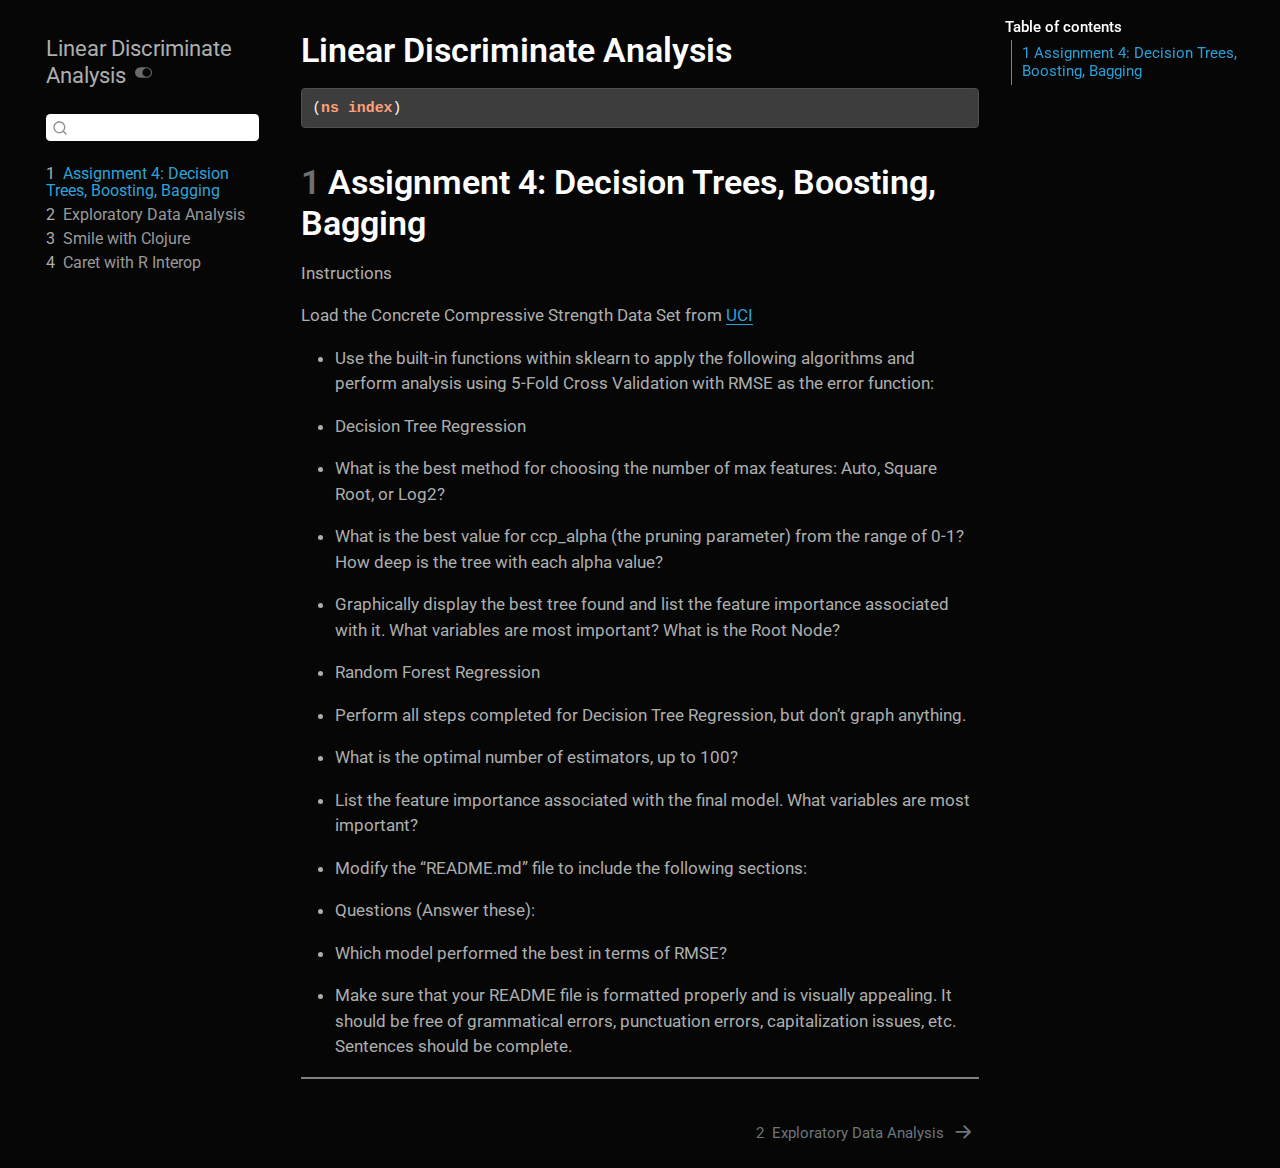
==== docs/index.html @ fe1ca6e4 "docs" ====
<!DOCTYPE html>
<html xmlns="http://www.w3.org/1999/xhtml" lang="en" xml:lang="en"><head>

<meta charset="utf-8">
<meta name="generator" content="quarto-1.4.550">

<meta name="viewport" content="width=device-width, initial-scale=1.0, user-scalable=yes">


<title>Linear Discriminate Analysis</title>
<style>
code{white-space: pre-wrap;}
span.smallcaps{font-variant: small-caps;}
div.columns{display: flex; gap: min(4vw, 1.5em);}
div.column{flex: auto; overflow-x: auto;}
div.hanging-indent{margin-left: 1.5em; text-indent: -1.5em;}
ul.task-list{list-style: none;}
ul.task-list li input[type="checkbox"] {
  width: 0.8em;
  margin: 0 0.8em 0.2em -1em; /* quarto-specific, see https://github.com/quarto-dev/quarto-cli/issues/4556 */ 
  vertical-align: middle;
}
/* CSS for syntax highlighting */
pre > code.sourceCode { white-space: pre; position: relative; }
pre > code.sourceCode > span { line-height: 1.25; }
pre > code.sourceCode > span:empty { height: 1.2em; }
.sourceCode { overflow: visible; }
code.sourceCode > span { color: inherit; text-decoration: inherit; }
div.sourceCode { margin: 1em 0; }
pre.sourceCode { margin: 0; }
@media screen {
div.sourceCode { overflow: auto; }
}
@media print {
pre > code.sourceCode { white-space: pre-wrap; }
pre > code.sourceCode > span { text-indent: -5em; padding-left: 5em; }
}
pre.numberSource code
  { counter-reset: source-line 0; }
pre.numberSource code > span
  { position: relative; left: -4em; counter-increment: source-line; }
pre.numberSource code > span > a:first-child::before
  { content: counter(source-line);
    position: relative; left: -1em; text-align: right; vertical-align: baseline;
    border: none; display: inline-block;
    -webkit-touch-callout: none; -webkit-user-select: none;
    -khtml-user-select: none; -moz-user-select: none;
    -ms-user-select: none; user-select: none;
    padding: 0 4px; width: 4em;
  }
pre.numberSource { margin-left: 3em;  padding-left: 4px; }
div.sourceCode
  {   }
@media screen {
pre > code.sourceCode > span > a:first-child::before { text-decoration: underline; }
}
</style>


<script src="site_libs/quarto-nav/quarto-nav.js"></script>
<script src="site_libs/quarto-nav/headroom.min.js"></script>
<script src="site_libs/clipboard/clipboard.min.js"></script>
<script src="site_libs/quarto-search/autocomplete.umd.js"></script>
<script src="site_libs/quarto-search/fuse.min.js"></script>
<script src="site_libs/quarto-search/quarto-search.js"></script>
<meta name="quarto:offset" content="./">
<link href="./assignment.eda.html" rel="next">
<script src="site_libs/quarto-html/quarto.js"></script>
<script src="site_libs/quarto-html/popper.min.js"></script>
<script src="site_libs/quarto-html/tippy.umd.min.js"></script>
<script src="site_libs/quarto-html/anchor.min.js"></script>
<link href="site_libs/quarto-html/tippy.css" rel="stylesheet">
<link href="site_libs/quarto-html/quarto-syntax-highlighting.css" rel="stylesheet" class="quarto-color-scheme" id="quarto-text-highlighting-styles">
<link href="site_libs/quarto-html/quarto-syntax-highlighting-dark.css" rel="stylesheet" class="quarto-color-scheme quarto-color-alternate" id="quarto-text-highlighting-styles">
<script src="site_libs/bootstrap/bootstrap.min.js"></script>
<link href="site_libs/bootstrap/bootstrap-icons.css" rel="stylesheet">
<link href="site_libs/bootstrap/bootstrap.min.css" rel="stylesheet" class="quarto-color-scheme" id="quarto-bootstrap" data-mode="light">
<link href="site_libs/bootstrap/bootstrap-dark.min.css" rel="stylesheet" class="quarto-color-scheme quarto-color-alternate" id="quarto-bootstrap" data-mode="dark">
<script id="quarto-search-options" type="application/json">{
  "location": "sidebar",
  "copy-button": false,
  "collapse-after": 3,
  "panel-placement": "start",
  "type": "textbox",
  "limit": 50,
  "keyboard-shortcut": [
    "f",
    "/",
    "s"
  ],
  "show-item-context": false,
  "language": {
    "search-no-results-text": "No results",
    "search-matching-documents-text": "matching documents",
    "search-copy-link-title": "Copy link to search",
    "search-hide-matches-text": "Hide additional matches",
    "search-more-match-text": "more match in this document",
    "search-more-matches-text": "more matches in this document",
    "search-clear-button-title": "Clear",
    "search-text-placeholder": "",
    "search-detached-cancel-button-title": "Cancel",
    "search-submit-button-title": "Submit",
    "search-label": "Search"
  }
}</script>
<link rel="icon" href="data:,">


</head>

<body class="nav-sidebar floating">

<div id="quarto-search-results"></div>
  <header id="quarto-header" class="headroom fixed-top">
  <nav class="quarto-secondary-nav">
    <div class="container-fluid d-flex">
      <button type="button" class="quarto-btn-toggle btn" data-bs-toggle="collapse" data-bs-target=".quarto-sidebar-collapse-item" aria-controls="quarto-sidebar" aria-expanded="false" aria-label="Toggle sidebar navigation" onclick="if (window.quartoToggleHeadroom) { window.quartoToggleHeadroom(); }">
        <i class="bi bi-layout-text-sidebar-reverse"></i>
      </button>
        <nav class="quarto-page-breadcrumbs" aria-label="breadcrumb"><ol class="breadcrumb"><li class="breadcrumb-item"><a href="./index.html"><span class="chapter-number">1</span>&nbsp; <span class="chapter-title">Assignment 4: Decision Trees, Boosting, Bagging</span></a></li></ol></nav>
        <a class="flex-grow-1" role="button" data-bs-toggle="collapse" data-bs-target=".quarto-sidebar-collapse-item" aria-controls="quarto-sidebar" aria-expanded="false" aria-label="Toggle sidebar navigation" onclick="if (window.quartoToggleHeadroom) { window.quartoToggleHeadroom(); }">      
        </a>
      <button type="button" class="btn quarto-search-button" aria-label="" onclick="window.quartoOpenSearch();">
        <i class="bi bi-search"></i>
      </button>
    </div>
  </nav>
</header>
<!-- content -->
<div id="quarto-content" class="quarto-container page-columns page-rows-contents page-layout-article">
<!-- sidebar -->
  <nav id="quarto-sidebar" class="sidebar collapse collapse-horizontal quarto-sidebar-collapse-item sidebar-navigation floating overflow-auto">
    <div class="pt-lg-2 mt-2 text-left sidebar-header">
    <div class="sidebar-title mb-0 py-0">
      <a href="./">Linear Discriminate Analysis</a> 
        <div class="sidebar-tools-main">
  <a href="" class="quarto-color-scheme-toggle quarto-navigation-tool  px-1" onclick="window.quartoToggleColorScheme(); return false;" title="Toggle dark mode"><i class="bi"></i></a>
</div>
    </div>
      </div>
        <div class="mt-2 flex-shrink-0 align-items-center">
        <div class="sidebar-search">
        <div id="quarto-search" class="" title="Search"></div>
        </div>
        </div>
    <div class="sidebar-menu-container"> 
    <ul class="list-unstyled mt-1">
        <li class="sidebar-item">
  <div class="sidebar-item-container"> 
  <a href="./index.html" class="sidebar-item-text sidebar-link active">
 <span class="menu-text"><span class="chapter-number">1</span>&nbsp; <span class="chapter-title">Assignment 4: Decision Trees, Boosting, Bagging</span></span></a>
  </div>
</li>
        <li class="sidebar-item">
  <div class="sidebar-item-container"> 
  <a href="./assignment.eda.html" class="sidebar-item-text sidebar-link">
 <span class="menu-text"><span class="chapter-number">2</span>&nbsp; <span class="chapter-title">Exploratory Data Analysis</span></span></a>
  </div>
</li>
        <li class="sidebar-item">
  <div class="sidebar-item-container"> 
  <a href="./assignment.clojure_smile.html" class="sidebar-item-text sidebar-link">
 <span class="menu-text"><span class="chapter-number">3</span>&nbsp; <span class="chapter-title">Smile with Clojure</span></span></a>
  </div>
</li>
        <li class="sidebar-item">
  <div class="sidebar-item-container"> 
  <a href="./assignment.r_caret.html" class="sidebar-item-text sidebar-link">
 <span class="menu-text"><span class="chapter-number">4</span>&nbsp; <span class="chapter-title">Caret with R Interop</span></span></a>
  </div>
</li>
    </ul>
    </div>
</nav>
<div id="quarto-sidebar-glass" class="quarto-sidebar-collapse-item" data-bs-toggle="collapse" data-bs-target=".quarto-sidebar-collapse-item"></div>
<!-- margin-sidebar -->
    <div id="quarto-margin-sidebar" class="sidebar margin-sidebar">
        <nav id="TOC" role="doc-toc" class="toc-active">
    <h2 id="toc-title">Table of contents</h2>
   
  <ul>
  <li><a href="#assignment-4-decision-trees-boosting-bagging" id="toc-assignment-4-decision-trees-boosting-bagging" class="nav-link active" data-scroll-target="#assignment-4-decision-trees-boosting-bagging"><span class="header-section-number">1</span> Assignment 4: Decision Trees, Boosting, Bagging</a></li>
  </ul>
</nav>
    </div>
<!-- main -->
<main class="content" id="quarto-document-content">

<header id="title-block-header" class="quarto-title-block default">
<div class="quarto-title">
<h1 class="title">Linear Discriminate Analysis</h1>
</div>



<div class="quarto-title-meta">

    
  
    
  </div>
  


</header>


<style></style>
<style>.printedClojure .sourceCode {
  background-color: transparent;
  border-style: none;
}
</style>
<script src="index_files/md-default0.js" type="text/javascript"></script>
<script src="index_files/md-default1.js" type="text/javascript"></script>
<div class="sourceClojure">
<div class="sourceCode" id="cb1"><pre class="sourceCode clojure code-with-copy"><code class="sourceCode clojure"><span id="cb1-1"><a href="#cb1-1" aria-hidden="true" tabindex="-1"></a>(<span class="kw">ns</span> <span class="kw">index</span>)</span></code><button title="Copy to Clipboard" class="code-copy-button"><i class="bi"></i></button></pre></div>
</div>
<section id="assignment-4-decision-trees-boosting-bagging" class="level1" data-number="1">
<h1 data-number="1"><span class="header-section-number">1</span> Assignment 4: Decision Trees, Boosting, Bagging</h1>
<p>Instructions</p>
<p>Load the Concrete Compressive Strength Data Set from <a href="https://archive.ics.uci.edu/ml/datasets/Concrete+Compressive+Strength">UCI</a></p>
<ul>
<li><p>Use the built-in functions within sklearn to apply the following algorithms and perform analysis using 5-Fold Cross Validation with RMSE as the error function:</p></li>
<li><p>Decision Tree Regression</p></li>
<li><p>What is the best method for choosing the number of max features: Auto, Square Root, or Log2?</p></li>
<li><p>What is the best value for ccp_alpha (the pruning parameter) from the range of 0-1? How deep is the tree with each alpha value?</p></li>
<li><p>Graphically display the best tree found and list the feature importance associated with it. What variables are most important? What is the Root Node?</p></li>
<li><p>Random Forest Regression</p></li>
<li><p>Perform all steps completed for Decision Tree Regression, but don’t graph anything.</p></li>
<li><p>What is the optimal number of estimators, up to 100?</p></li>
<li><p>List the feature importance associated with the final model. What variables are most important?</p></li>
<li><p>Modify the “README.md” file to include the following sections:</p></li>
<li><p>Questions (Answer these):</p></li>
<li><p>Which model performed the best in terms of RMSE?</p></li>
<li><p>Make sure that your README file is formatted properly and is visually appealing. It should be free of grammatical errors, punctuation errors, capitalization issues, etc. Sentences should be complete.</p></li>
</ul>
<div style="background-color:grey;height:2px;width:100%;">

</div>
<div>

</div>


</section>

</main> <!-- /main -->
<script id="quarto-html-after-body" type="application/javascript">
window.document.addEventListener("DOMContentLoaded", function (event) {
  const toggleBodyColorMode = (bsSheetEl) => {
    const mode = bsSheetEl.getAttribute("data-mode");
    const bodyEl = window.document.querySelector("body");
    if (mode === "dark") {
      bodyEl.classList.add("quarto-dark");
      bodyEl.classList.remove("quarto-light");
    } else {
      bodyEl.classList.add("quarto-light");
      bodyEl.classList.remove("quarto-dark");
    }
  }
  const toggleBodyColorPrimary = () => {
    const bsSheetEl = window.document.querySelector("link#quarto-bootstrap");
    if (bsSheetEl) {
      toggleBodyColorMode(bsSheetEl);
    }
  }
  toggleBodyColorPrimary();  
  const disableStylesheet = (stylesheets) => {
    for (let i=0; i < stylesheets.length; i++) {
      const stylesheet = stylesheets[i];
      stylesheet.rel = 'prefetch';
    }
  }
  const enableStylesheet = (stylesheets) => {
    for (let i=0; i < stylesheets.length; i++) {
      const stylesheet = stylesheets[i];
      stylesheet.rel = 'stylesheet';
    }
  }
  const manageTransitions = (selector, allowTransitions) => {
    const els = window.document.querySelectorAll(selector);
    for (let i=0; i < els.length; i++) {
      const el = els[i];
      if (allowTransitions) {
        el.classList.remove('notransition');
      } else {
        el.classList.add('notransition');
      }
    }
  }
  const toggleGiscusIfUsed = (isAlternate, darkModeDefault) => {
    const baseTheme = document.querySelector('#giscus-base-theme')?.value ?? 'light';
    const alternateTheme = document.querySelector('#giscus-alt-theme')?.value ?? 'dark';
    let newTheme = '';
    if(darkModeDefault) {
      newTheme = isAlternate ? baseTheme : alternateTheme;
    } else {
      newTheme = isAlternate ? alternateTheme : baseTheme;
    }
    const changeGiscusTheme = () => {
      // From: https://github.com/giscus/giscus/issues/336
      const sendMessage = (message) => {
        const iframe = document.querySelector('iframe.giscus-frame');
        if (!iframe) return;
        iframe.contentWindow.postMessage({ giscus: message }, 'https://giscus.app');
      }
      sendMessage({
        setConfig: {
          theme: newTheme
        }
      });
    }
    const isGiscussLoaded = window.document.querySelector('iframe.giscus-frame') !== null;
    if (isGiscussLoaded) {
      changeGiscusTheme();
    }
  }
  const toggleColorMode = (alternate) => {
    // Switch the stylesheets
    const alternateStylesheets = window.document.querySelectorAll('link.quarto-color-scheme.quarto-color-alternate');
    manageTransitions('#quarto-margin-sidebar .nav-link', false);
    if (alternate) {
      enableStylesheet(alternateStylesheets);
      for (const sheetNode of alternateStylesheets) {
        if (sheetNode.id === "quarto-bootstrap") {
          toggleBodyColorMode(sheetNode);
        }
      }
    } else {
      disableStylesheet(alternateStylesheets);
      toggleBodyColorPrimary();
    }
    manageTransitions('#quarto-margin-sidebar .nav-link', true);
    // Switch the toggles
    const toggles = window.document.querySelectorAll('.quarto-color-scheme-toggle');
    for (let i=0; i < toggles.length; i++) {
      const toggle = toggles[i];
      if (toggle) {
        if (alternate) {
          toggle.classList.add("alternate");     
        } else {
          toggle.classList.remove("alternate");
        }
      }
    }
    // Hack to workaround the fact that safari doesn't
    // properly recolor the scrollbar when toggling (#1455)
    if (navigator.userAgent.indexOf('Safari') > 0 && navigator.userAgent.indexOf('Chrome') == -1) {
      manageTransitions("body", false);
      window.scrollTo(0, 1);
      setTimeout(() => {
        window.scrollTo(0, 0);
        manageTransitions("body", true);
      }, 40);  
    }
  }
  const isFileUrl = () => { 
    return window.location.protocol === 'file:';
  }
  const hasAlternateSentinel = () => {  
    let styleSentinel = getColorSchemeSentinel();
    if (styleSentinel !== null) {
      return styleSentinel === "alternate";
    } else {
      return false;
    }
  }
  const setStyleSentinel = (alternate) => {
    const value = alternate ? "alternate" : "default";
    if (!isFileUrl()) {
      window.localStorage.setItem("quarto-color-scheme", value);
    } else {
      localAlternateSentinel = value;
    }
  }
  const getColorSchemeSentinel = () => {
    if (!isFileUrl()) {
      const storageValue = window.localStorage.getItem("quarto-color-scheme");
      return storageValue != null ? storageValue : localAlternateSentinel;
    } else {
      return localAlternateSentinel;
    }
  }
  const darkModeDefault = true;
  let localAlternateSentinel = darkModeDefault ? 'alternate' : 'default';
  // Dark / light mode switch
  window.quartoToggleColorScheme = () => {
    // Read the current dark / light value 
    let toAlternate = !hasAlternateSentinel();
    toggleColorMode(toAlternate);
    setStyleSentinel(toAlternate);
    toggleGiscusIfUsed(toAlternate, darkModeDefault);
  };
  // Ensure there is a toggle, if there isn't float one in the top right
  if (window.document.querySelector('.quarto-color-scheme-toggle') === null) {
    const a = window.document.createElement('a');
    a.classList.add('top-right');
    a.classList.add('quarto-color-scheme-toggle');
    a.href = "";
    a.onclick = function() { try { window.quartoToggleColorScheme(); } catch {} return false; };
    const i = window.document.createElement("i");
    i.classList.add('bi');
    a.appendChild(i);
    window.document.body.appendChild(a);
  }
  // Switch to dark mode if need be
  if (hasAlternateSentinel()) {
    toggleColorMode(true);
  } else {
    toggleColorMode(false);
  }
  const icon = "";
  const anchorJS = new window.AnchorJS();
  anchorJS.options = {
    placement: 'right',
    icon: icon
  };
  anchorJS.add('.anchored');
  const isCodeAnnotation = (el) => {
    for (const clz of el.classList) {
      if (clz.startsWith('code-annotation-')) {                     
        return true;
      }
    }
    return false;
  }
  const clipboard = new window.ClipboardJS('.code-copy-button', {
    text: function(trigger) {
      const codeEl = trigger.previousElementSibling.cloneNode(true);
      for (const childEl of codeEl.children) {
        if (isCodeAnnotation(childEl)) {
          childEl.remove();
        }
      }
      return codeEl.innerText;
    }
  });
  clipboard.on('success', function(e) {
    // button target
    const button = e.trigger;
    // don't keep focus
    button.blur();
    // flash "checked"
    button.classList.add('code-copy-button-checked');
    var currentTitle = button.getAttribute("title");
    button.setAttribute("title", "Copied!");
    let tooltip;
    if (window.bootstrap) {
      button.setAttribute("data-bs-toggle", "tooltip");
      button.setAttribute("data-bs-placement", "left");
      button.setAttribute("data-bs-title", "Copied!");
      tooltip = new bootstrap.Tooltip(button, 
        { trigger: "manual", 
          customClass: "code-copy-button-tooltip",
          offset: [0, -8]});
      tooltip.show();    
    }
    setTimeout(function() {
      if (tooltip) {
        tooltip.hide();
        button.removeAttribute("data-bs-title");
        button.removeAttribute("data-bs-toggle");
        button.removeAttribute("data-bs-placement");
      }
      button.setAttribute("title", currentTitle);
      button.classList.remove('code-copy-button-checked');
    }, 1000);
    // clear code selection
    e.clearSelection();
  });
  function tippyHover(el, contentFn, onTriggerFn, onUntriggerFn) {
    const config = {
      allowHTML: true,
      maxWidth: 500,
      delay: 100,
      arrow: false,
      appendTo: function(el) {
          return el.parentElement;
      },
      interactive: true,
      interactiveBorder: 10,
      theme: 'quarto',
      placement: 'bottom-start',
    };
    if (contentFn) {
      config.content = contentFn;
    }
    if (onTriggerFn) {
      config.onTrigger = onTriggerFn;
    }
    if (onUntriggerFn) {
      config.onUntrigger = onUntriggerFn;
    }
    window.tippy(el, config); 
  }
  const noterefs = window.document.querySelectorAll('a[role="doc-noteref"]');
  for (var i=0; i<noterefs.length; i++) {
    const ref = noterefs[i];
    tippyHover(ref, function() {
      // use id or data attribute instead here
      let href = ref.getAttribute('data-footnote-href') || ref.getAttribute('href');
      try { href = new URL(href).hash; } catch {}
      const id = href.replace(/^#\/?/, "");
      const note = window.document.getElementById(id);
      return note.innerHTML;
    });
  }
  const xrefs = window.document.querySelectorAll('a.quarto-xref');
  const processXRef = (id, note) => {
    // Strip column container classes
    const stripColumnClz = (el) => {
      el.classList.remove("page-full", "page-columns");
      if (el.children) {
        for (const child of el.children) {
          stripColumnClz(child);
        }
      }
    }
    stripColumnClz(note)
    if (id === null || id.startsWith('sec-')) {
      // Special case sections, only their first couple elements
      const container = document.createElement("div");
      if (note.children && note.children.length > 2) {
        container.appendChild(note.children[0].cloneNode(true));
        for (let i = 1; i < note.children.length; i++) {
          const child = note.children[i];
          if (child.tagName === "P" && child.innerText === "") {
            continue;
          } else {
            container.appendChild(child.cloneNode(true));
            break;
          }
        }
        if (window.Quarto?.typesetMath) {
          window.Quarto.typesetMath(container);
        }
        return container.innerHTML
      } else {
        if (window.Quarto?.typesetMath) {
          window.Quarto.typesetMath(note);
        }
        return note.innerHTML;
      }
    } else {
      // Remove any anchor links if they are present
      const anchorLink = note.querySelector('a.anchorjs-link');
      if (anchorLink) {
        anchorLink.remove();
      }
      if (window.Quarto?.typesetMath) {
        window.Quarto.typesetMath(note);
      }
      // TODO in 1.5, we should make sure this works without a callout special case
      if (note.classList.contains("callout")) {
        return note.outerHTML;
      } else {
        return note.innerHTML;
      }
    }
  }
  for (var i=0; i<xrefs.length; i++) {
    const xref = xrefs[i];
    tippyHover(xref, undefined, function(instance) {
      instance.disable();
      let url = xref.getAttribute('href');
      let hash = undefined; 
      if (url.startsWith('#')) {
        hash = url;
      } else {
        try { hash = new URL(url).hash; } catch {}
      }
      if (hash) {
        const id = hash.replace(/^#\/?/, "");
        const note = window.document.getElementById(id);
        if (note !== null) {
          try {
            const html = processXRef(id, note.cloneNode(true));
            instance.setContent(html);
          } finally {
            instance.enable();
            instance.show();
          }
        } else {
          // See if we can fetch this
          fetch(url.split('#')[0])
          .then(res => res.text())
          .then(html => {
            const parser = new DOMParser();
            const htmlDoc = parser.parseFromString(html, "text/html");
            const note = htmlDoc.getElementById(id);
            if (note !== null) {
              const html = processXRef(id, note);
              instance.setContent(html);
            } 
          }).finally(() => {
            instance.enable();
            instance.show();
          });
        }
      } else {
        // See if we can fetch a full url (with no hash to target)
        // This is a special case and we should probably do some content thinning / targeting
        fetch(url)
        .then(res => res.text())
        .then(html => {
          const parser = new DOMParser();
          const htmlDoc = parser.parseFromString(html, "text/html");
          const note = htmlDoc.querySelector('main.content');
          if (note !== null) {
            // This should only happen for chapter cross references
            // (since there is no id in the URL)
            // remove the first header
            if (note.children.length > 0 && note.children[0].tagName === "HEADER") {
              note.children[0].remove();
            }
            const html = processXRef(null, note);
            instance.setContent(html);
          } 
        }).finally(() => {
          instance.enable();
          instance.show();
        });
      }
    }, function(instance) {
    });
  }
      let selectedAnnoteEl;
      const selectorForAnnotation = ( cell, annotation) => {
        let cellAttr = 'data-code-cell="' + cell + '"';
        let lineAttr = 'data-code-annotation="' +  annotation + '"';
        const selector = 'span[' + cellAttr + '][' + lineAttr + ']';
        return selector;
      }
      const selectCodeLines = (annoteEl) => {
        const doc = window.document;
        const targetCell = annoteEl.getAttribute("data-target-cell");
        const targetAnnotation = annoteEl.getAttribute("data-target-annotation");
        const annoteSpan = window.document.querySelector(selectorForAnnotation(targetCell, targetAnnotation));
        const lines = annoteSpan.getAttribute("data-code-lines").split(",");
        const lineIds = lines.map((line) => {
          return targetCell + "-" + line;
        })
        let top = null;
        let height = null;
        let parent = null;
        if (lineIds.length > 0) {
            //compute the position of the single el (top and bottom and make a div)
            const el = window.document.getElementById(lineIds[0]);
            top = el.offsetTop;
            height = el.offsetHeight;
            parent = el.parentElement.parentElement;
          if (lineIds.length > 1) {
            const lastEl = window.document.getElementById(lineIds[lineIds.length - 1]);
            const bottom = lastEl.offsetTop + lastEl.offsetHeight;
            height = bottom - top;
          }
          if (top !== null && height !== null && parent !== null) {
            // cook up a div (if necessary) and position it 
            let div = window.document.getElementById("code-annotation-line-highlight");
            if (div === null) {
              div = window.document.createElement("div");
              div.setAttribute("id", "code-annotation-line-highlight");
              div.style.position = 'absolute';
              parent.appendChild(div);
            }
            div.style.top = top - 2 + "px";
            div.style.height = height + 4 + "px";
            div.style.left = 0;
            let gutterDiv = window.document.getElementById("code-annotation-line-highlight-gutter");
            if (gutterDiv === null) {
              gutterDiv = window.document.createElement("div");
              gutterDiv.setAttribute("id", "code-annotation-line-highlight-gutter");
              gutterDiv.style.position = 'absolute';
              const codeCell = window.document.getElementById(targetCell);
              const gutter = codeCell.querySelector('.code-annotation-gutter');
              gutter.appendChild(gutterDiv);
            }
            gutterDiv.style.top = top - 2 + "px";
            gutterDiv.style.height = height + 4 + "px";
          }
          selectedAnnoteEl = annoteEl;
        }
      };
      const unselectCodeLines = () => {
        const elementsIds = ["code-annotation-line-highlight", "code-annotation-line-highlight-gutter"];
        elementsIds.forEach((elId) => {
          const div = window.document.getElementById(elId);
          if (div) {
            div.remove();
          }
        });
        selectedAnnoteEl = undefined;
      };
        // Handle positioning of the toggle
    window.addEventListener(
      "resize",
      throttle(() => {
        elRect = undefined;
        if (selectedAnnoteEl) {
          selectCodeLines(selectedAnnoteEl);
        }
      }, 10)
    );
    function throttle(fn, ms) {
    let throttle = false;
    let timer;
      return (...args) => {
        if(!throttle) { // first call gets through
            fn.apply(this, args);
            throttle = true;
        } else { // all the others get throttled
            if(timer) clearTimeout(timer); // cancel #2
            timer = setTimeout(() => {
              fn.apply(this, args);
              timer = throttle = false;
            }, ms);
        }
      };
    }
      // Attach click handler to the DT
      const annoteDls = window.document.querySelectorAll('dt[data-target-cell]');
      for (const annoteDlNode of annoteDls) {
        annoteDlNode.addEventListener('click', (event) => {
          const clickedEl = event.target;
          if (clickedEl !== selectedAnnoteEl) {
            unselectCodeLines();
            const activeEl = window.document.querySelector('dt[data-target-cell].code-annotation-active');
            if (activeEl) {
              activeEl.classList.remove('code-annotation-active');
            }
            selectCodeLines(clickedEl);
            clickedEl.classList.add('code-annotation-active');
          } else {
            // Unselect the line
            unselectCodeLines();
            clickedEl.classList.remove('code-annotation-active');
          }
        });
      }
  const findCites = (el) => {
    const parentEl = el.parentElement;
    if (parentEl) {
      const cites = parentEl.dataset.cites;
      if (cites) {
        return {
          el,
          cites: cites.split(' ')
        };
      } else {
        return findCites(el.parentElement)
      }
    } else {
      return undefined;
    }
  };
  var bibliorefs = window.document.querySelectorAll('a[role="doc-biblioref"]');
  for (var i=0; i<bibliorefs.length; i++) {
    const ref = bibliorefs[i];
    const citeInfo = findCites(ref);
    if (citeInfo) {
      tippyHover(citeInfo.el, function() {
        var popup = window.document.createElement('div');
        citeInfo.cites.forEach(function(cite) {
          var citeDiv = window.document.createElement('div');
          citeDiv.classList.add('hanging-indent');
          citeDiv.classList.add('csl-entry');
          var biblioDiv = window.document.getElementById('ref-' + cite);
          if (biblioDiv) {
            citeDiv.innerHTML = biblioDiv.innerHTML;
          }
          popup.appendChild(citeDiv);
        });
        return popup.innerHTML;
      });
    }
  }
});
</script>
<nav class="page-navigation">
  <div class="nav-page nav-page-previous">
  </div>
  <div class="nav-page nav-page-next">
      <a href="./assignment.eda.html" class="pagination-link" aria-label="Exploratory Data Analysis">
        <span class="nav-page-text"><span class="chapter-number">2</span>&nbsp; <span class="chapter-title">Exploratory Data Analysis</span></span> <i class="bi bi-arrow-right-short"></i>
      </a>
  </div>
</nav>
</div> <!-- /content -->




</body></html>
---- docs/site_libs/quarto-html/tippy.css ----
.tippy-box[data-animation=fade][data-state=hidden]{opacity:0}[data-tippy-root]{max-width:calc(100vw - 10px)}.tippy-box{position:relative;background-color:#333;color:#fff;border-radius:4px;font-size:14px;line-height:1.4;white-space:normal;outline:0;transition-property:transform,visibility,opacity}.tippy-box[data-placement^=top]>.tippy-arrow{bottom:0}.tippy-box[data-placement^=top]>.tippy-arrow:before{bottom:-7px;left:0;border-width:8px 8px 0;border-top-color:initial;transform-origin:center top}.tippy-box[data-placement^=bottom]>.tippy-arrow{top:0}.tippy-box[data-placement^=bottom]>.tippy-arrow:before{top:-7px;left:0;border-width:0 8px 8px;border-bottom-color:initial;transform-origin:center bottom}.tippy-box[data-placement^=left]>.tippy-arrow{right:0}.tippy-box[data-placement^=left]>.tippy-arrow:before{border-width:8px 0 8px 8px;border-left-color:initial;right:-7px;transform-origin:center left}.tippy-box[data-placement^=right]>.tippy-arrow{left:0}.tippy-box[data-placement^=right]>.tippy-arrow:before{left:-7px;border-width:8px 8px 8px 0;border-right-color:initial;transform-origin:center right}.tippy-box[data-inertia][data-state=visible]{transition-timing-function:cubic-bezier(.54,1.5,.38,1.11)}.tippy-arrow{width:16px;height:16px;color:#333}.tippy-arrow:before{content:"";position:absolute;border-color:transparent;border-style:solid}.tippy-content{position:relative;padding:5px 9px;z-index:1}
---- docs/site_libs/quarto-html/quarto-syntax-highlighting.css ----
/* quarto syntax highlight colors */
:root {
  --quarto-hl-ot-color: #003B4F;
  --quarto-hl-at-color: #657422;
  --quarto-hl-ss-color: #20794D;
  --quarto-hl-an-color: #5E5E5E;
  --quarto-hl-fu-color: #4758AB;
  --quarto-hl-st-color: #20794D;
  --quarto-hl-cf-color: #003B4F;
  --quarto-hl-op-color: #5E5E5E;
  --quarto-hl-er-color: #AD0000;
  --quarto-hl-bn-color: #AD0000;
  --quarto-hl-al-color: #AD0000;
  --quarto-hl-va-color: #111111;
  --quarto-hl-bu-color: inherit;
  --quarto-hl-ex-color: inherit;
  --quarto-hl-pp-color: #AD0000;
  --quarto-hl-in-color: #5E5E5E;
  --quarto-hl-vs-color: #20794D;
  --quarto-hl-wa-color: #5E5E5E;
  --quarto-hl-do-color: #5E5E5E;
  --quarto-hl-im-color: #00769E;
  --quarto-hl-ch-color: #20794D;
  --quarto-hl-dt-color: #AD0000;
  --quarto-hl-fl-color: #AD0000;
  --quarto-hl-co-color: #5E5E5E;
  --quarto-hl-cv-color: #5E5E5E;
  --quarto-hl-cn-color: #8f5902;
  --quarto-hl-sc-color: #5E5E5E;
  --quarto-hl-dv-color: #AD0000;
  --quarto-hl-kw-color: #003B4F;
}

/* other quarto variables */
:root {
  --quarto-font-monospace: SFMono-Regular, Menlo, Monaco, Consolas, "Liberation Mono", "Courier New", monospace;
}

pre > code.sourceCode > span {
  color: #003B4F;
}

code span {
  color: #003B4F;
}

code.sourceCode > span {
  color: #003B4F;
}

div.sourceCode,
div.sourceCode pre.sourceCode {
  color: #003B4F;
}

code span.ot {
  color: #003B4F;
  font-style: inherit;
}

code span.at {
  color: #657422;
  font-style: inherit;
}

code span.ss {
  color: #20794D;
  font-style: inherit;
}

code span.an {
  color: #5E5E5E;
  font-style: inherit;
}

code span.fu {
  color: #4758AB;
  font-style: inherit;
}

code span.st {
  color: #20794D;
  font-style: inherit;
}

code span.cf {
  color: #003B4F;
  font-style: inherit;
}

code span.op {
  color: #5E5E5E;
  font-style: inherit;
}

code span.er {
  color: #AD0000;
  font-style: inherit;
}

code span.bn {
  color: #AD0000;
  font-style: inherit;
}

code span.al {
  color: #AD0000;
  font-style: inherit;
}

code span.va {
  color: #111111;
  font-style: inherit;
}

code span.bu {
  font-style: inherit;
}

code span.ex {
  font-style: inherit;
}

code span.pp {
  color: #AD0000;
  font-style: inherit;
}

code span.in {
  color: #5E5E5E;
  font-style: inherit;
}

code span.vs {
  color: #20794D;
  font-style: inherit;
}

code span.wa {
  color: #5E5E5E;
  font-style: italic;
}

code span.do {
  color: #5E5E5E;
  font-style: italic;
}

code span.im {
  color: #00769E;
  font-style: inherit;
}

code span.ch {
  color: #20794D;
  font-style: inherit;
}

code span.dt {
  color: #AD0000;
  font-style: inherit;
}

code span.fl {
  color: #AD0000;
  font-style: inherit;
}

code span.co {
  color: #5E5E5E;
  font-style: inherit;
}

code span.cv {
  color: #5E5E5E;
  font-style: italic;
}

code span.cn {
  color: #8f5902;
  font-style: inherit;
}

code span.sc {
  color: #5E5E5E;
  font-style: inherit;
}

code span.dv {
  color: #AD0000;
  font-style: inherit;
}

code span.kw {
  color: #003B4F;
  font-style: inherit;
}

.prevent-inlining {
  content: "</";
}

/*# sourceMappingURL=debc5d5d77c3f9108843748ff7464032.css.map */
---- docs/site_libs/quarto-html/quarto-syntax-highlighting-dark.css ----
/* quarto syntax highlight colors */
:root {
  --quarto-hl-al-color: #f07178;
  --quarto-hl-an-color: #d4d0ab;
  --quarto-hl-at-color: #00e0e0;
  --quarto-hl-bn-color: #d4d0ab;
  --quarto-hl-bu-color: #abe338;
  --quarto-hl-ch-color: #abe338;
  --quarto-hl-co-color: #f8f8f2;
  --quarto-hl-cv-color: #ffd700;
  --quarto-hl-cn-color: #ffd700;
  --quarto-hl-cf-color: #ffa07a;
  --quarto-hl-dt-color: #ffa07a;
  --quarto-hl-dv-color: #d4d0ab;
  --quarto-hl-do-color: #f8f8f2;
  --quarto-hl-er-color: #f07178;
  --quarto-hl-ex-color: #00e0e0;
  --quarto-hl-fl-color: #d4d0ab;
  --quarto-hl-fu-color: #ffa07a;
  --quarto-hl-im-color: #abe338;
  --quarto-hl-in-color: #d4d0ab;
  --quarto-hl-kw-color: #ffa07a;
  --quarto-hl-op-color: #ffa07a;
  --quarto-hl-ot-color: #00e0e0;
  --quarto-hl-pp-color: #dcc6e0;
  --quarto-hl-re-color: #00e0e0;
  --quarto-hl-sc-color: #abe338;
  --quarto-hl-ss-color: #abe338;
  --quarto-hl-st-color: #abe338;
  --quarto-hl-va-color: #00e0e0;
  --quarto-hl-vs-color: #abe338;
  --quarto-hl-wa-color: #dcc6e0;
}

/* other quarto variables */
:root {
  --quarto-font-monospace: SFMono-Regular, Menlo, Monaco, Consolas, "Liberation Mono", "Courier New", monospace;
}

code span.al {
  background-color: #2a0f15;
  font-weight: bold;
  color: #f07178;
}

code span.an {
  color: #d4d0ab;
}

code span.at {
  color: #00e0e0;
}

code span.bn {
  color: #d4d0ab;
}

code span.bu {
  color: #abe338;
}

code span.ch {
  color: #abe338;
}

code span.co {
  font-style: italic;
  color: #f8f8f2;
}

code span.cv {
  color: #ffd700;
}

code span.cn {
  color: #ffd700;
}

code span.cf {
  font-weight: bold;
  color: #ffa07a;
}

code span.dt {
  color: #ffa07a;
}

code span.dv {
  color: #d4d0ab;
}

code span.do {
  color: #f8f8f2;
}

code span.er {
  color: #f07178;
  text-decoration: underline;
}

code span.ex {
  font-weight: bold;
  color: #00e0e0;
}

code span.fl {
  color: #d4d0ab;
}

code span.fu {
  color: #ffa07a;
}

code span.im {
  color: #abe338;
}

code span.in {
  color: #d4d0ab;
}

code span.kw {
  font-weight: bold;
  color: #ffa07a;
}

pre > code.sourceCode > span {
  color: #f8f8f2;
}

code span {
  color: #f8f8f2;
}

code.sourceCode > span {
  color: #f8f8f2;
}

div.sourceCode,
div.sourceCode pre.sourceCode {
  color: #f8f8f2;
}

code span.op {
  color: #ffa07a;
}

code span.ot {
  color: #00e0e0;
}

code span.pp {
  color: #dcc6e0;
}

code span.re {
  background-color: #f8f8f2;
  color: #00e0e0;
}

code span.sc {
  color: #abe338;
}

code span.ss {
  color: #abe338;
}

code span.st {
  color: #abe338;
}

code span.va {
  color: #00e0e0;
}

code span.vs {
  color: #abe338;
}

code span.wa {
  color: #dcc6e0;
}

.prevent-inlining {
  content: "</";
}

/*# sourceMappingURL=935a306eefa94366c21e1a970dddb765.css.map */
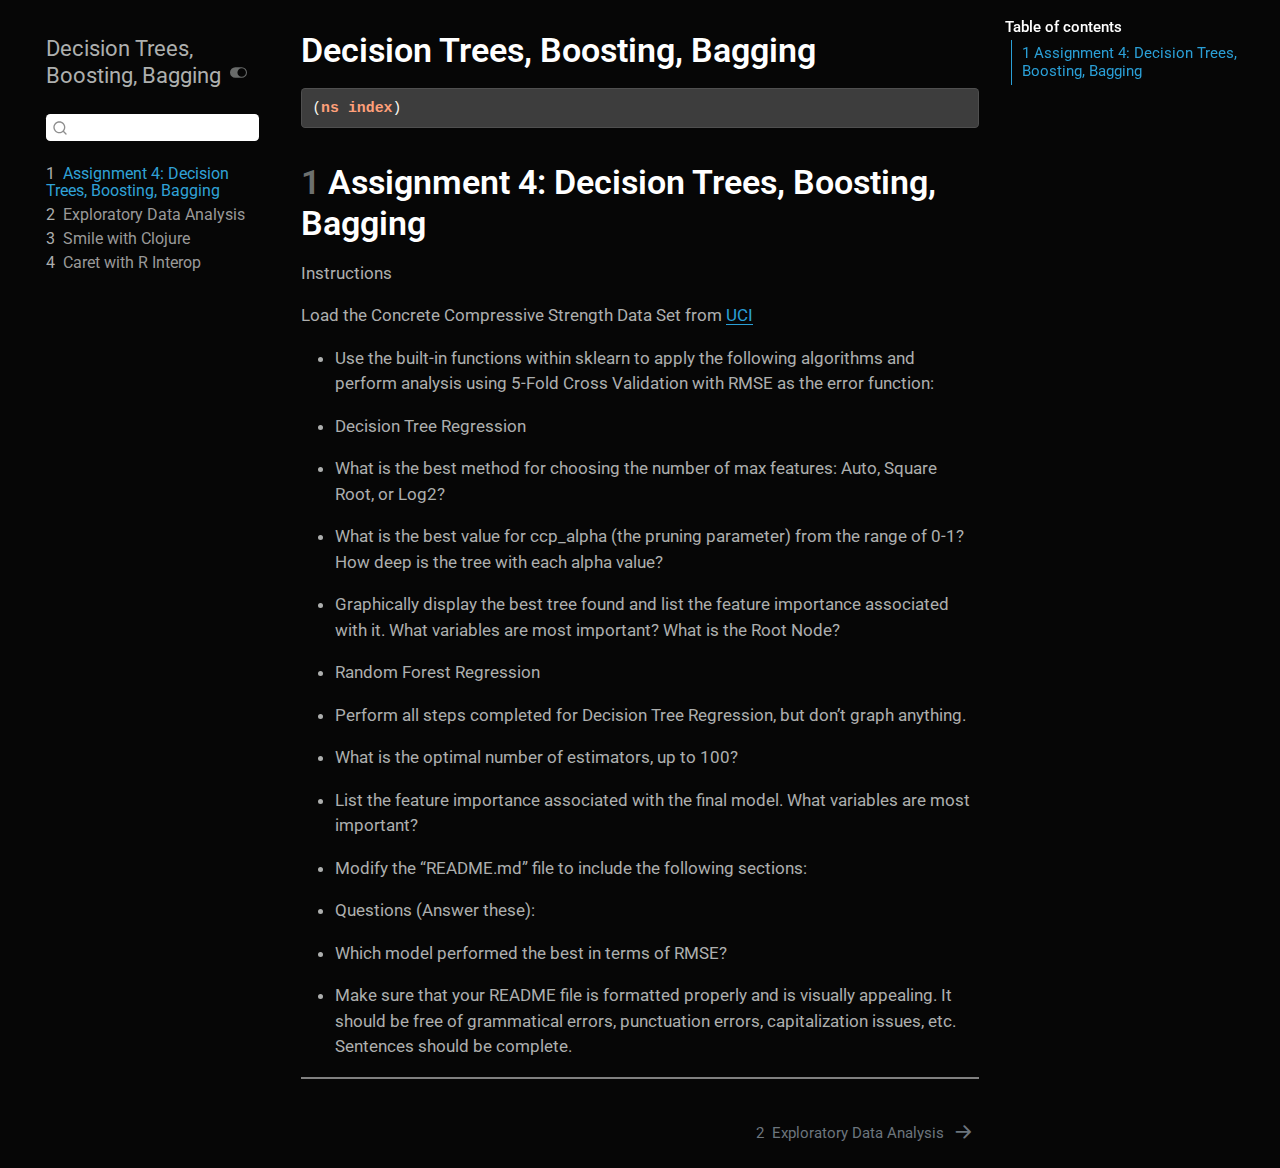
==== commit 99503f09: "Update index.html" ====
--- a/docs/index.html
+++ b/docs/index.html
@@ -7,7 +7,7 @@
 <meta name="viewport" content="width=device-width, initial-scale=1.0, user-scalable=yes">
 
 
-<title>Linear Discriminate Analysis</title>
+<title>Decision Trees, Boosting, Bagging</title>
 <style>
 code{white-space: pre-wrap;}
 span.smallcaps{font-variant: small-caps;}
@@ -132,7 +132,7 @@
   <nav id="quarto-sidebar" class="sidebar collapse collapse-horizontal quarto-sidebar-collapse-item sidebar-navigation floating overflow-auto">
     <div class="pt-lg-2 mt-2 text-left sidebar-header">
     <div class="sidebar-title mb-0 py-0">
-      <a href="./">Linear Discriminate Analysis</a> 
+      <a href="./">Decision Trees, Boosting, Bagging</a> 
         <div class="sidebar-tools-main">
   <a href="" class="quarto-color-scheme-toggle quarto-navigation-tool  px-1" onclick="window.quartoToggleColorScheme(); return false;" title="Toggle dark mode"><i class="bi"></i></a>
 </div>
@@ -188,7 +188,7 @@
 
 <header id="title-block-header" class="quarto-title-block default">
 <div class="quarto-title">
-<h1 class="title">Linear Discriminate Analysis</h1>
+<h1 class="title">Decision Trees, Boosting, Bagging</h1>
 </div>
 
 
@@ -791,4 +791,4 @@
 
 
 
-</body></html>+</body></html>
